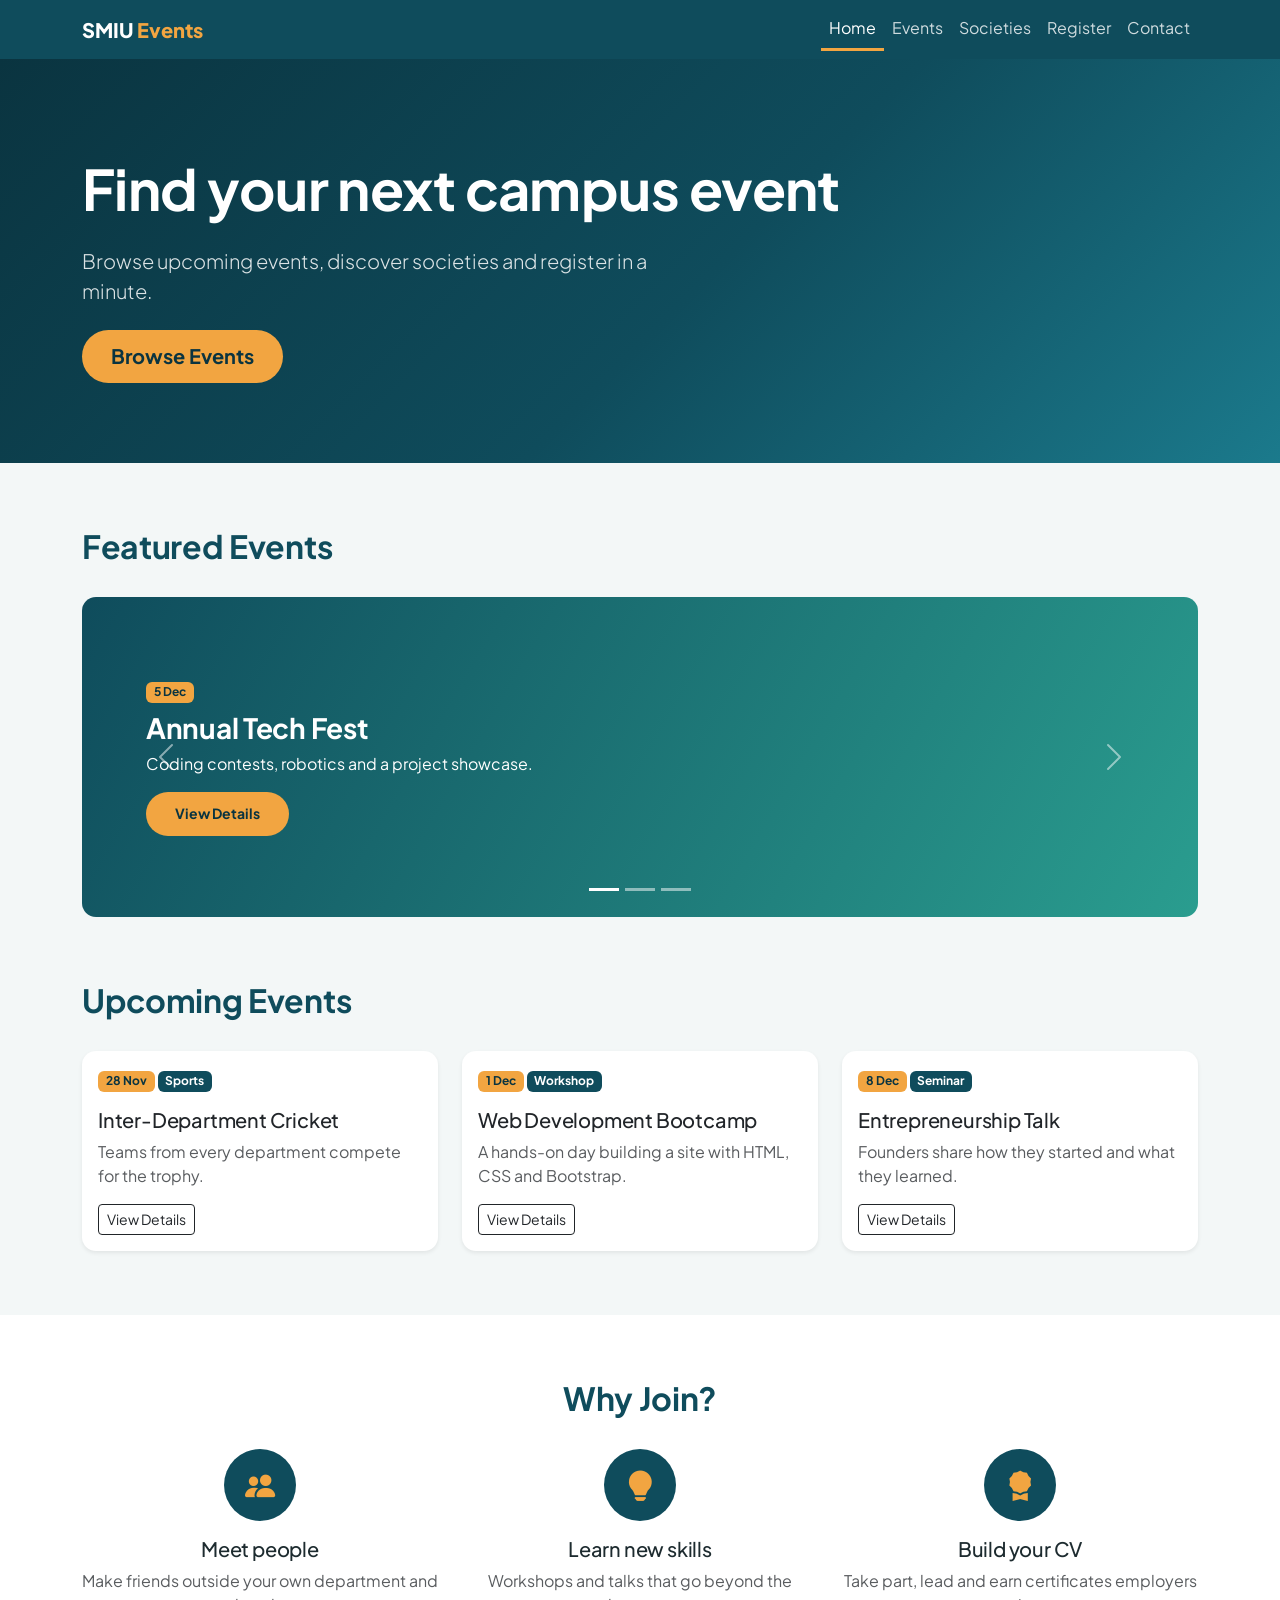
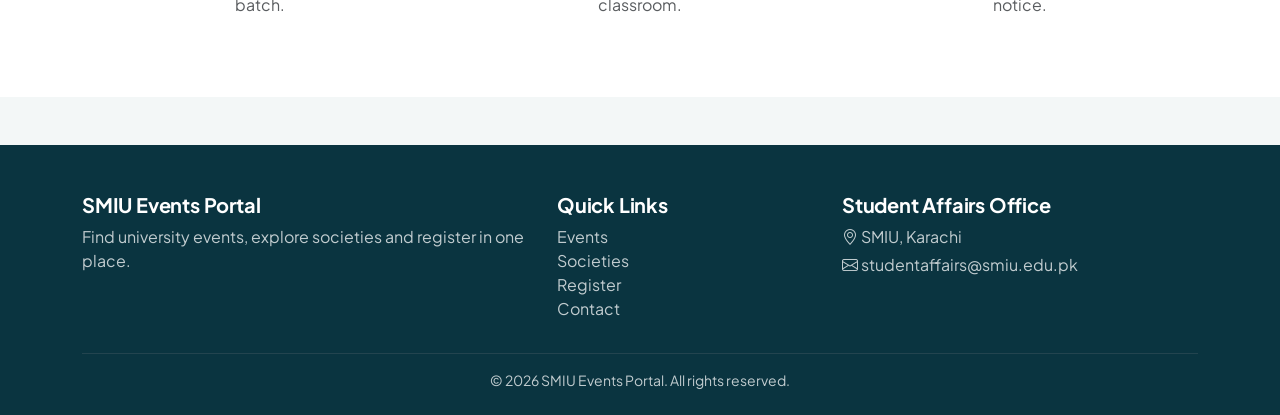
==== index.html @ 8d489b0e "Move all starter files and README to root" ====
<!DOCTYPE html>
<html lang="en">
<head>
  <meta charset="UTF-8">
  <meta name="viewport" content="width=device-width, initial-scale=1">
  <title>Home | SMIU Events Portal</title>
  <!-- Bootstrap 5.3.3 CSS -->
  <link href="https://cdn.jsdelivr.net/npm/bootstrap@5.3.3/dist/css/bootstrap.min.css" rel="stylesheet">
  <!-- Bootstrap Icons -->
  <link href="https://cdn.jsdelivr.net/npm/bootstrap-icons@1.11.3/font/bootstrap-icons.min.css" rel="stylesheet">
  <!-- Font -->
  <link href="https://fonts.googleapis.com/css2?family=Plus+Jakarta+Sans:wght@400;600;700;800&display=swap" rel="stylesheet">
  <!-- Our own CSS (must come AFTER Bootstrap) -->
  <link href="css/style.css" rel="stylesheet">
</head>
<body>

  <!-- ===== NAVBAR (same on every page) ===== -->
  <header>
    <nav class="navbar navbar-expand-lg smiu-navbar navbar-dark sticky-top">
      <div class="container">
        <a class="navbar-brand" href="index.html">SMIU <span>Events</span></a>
        <button class="navbar-toggler" type="button" data-bs-toggle="collapse"
                data-bs-target="#mainNav" aria-controls="mainNav" aria-expanded="false" aria-label="Toggle navigation">
          <span class="navbar-toggler-icon"></span>
        </button>
        <div class="collapse navbar-collapse" id="mainNav">
          <ul class="navbar-nav ms-auto">
          <li class="nav-item"><a class="nav-link active" href="index.html" aria-current="page">Home</a></li>
          <li class="nav-item"><a class="nav-link" href="events.html">Events</a></li>
          <li class="nav-item"><a class="nav-link" href="societies.html">Societies</a></li>
          <li class="nav-item"><a class="nav-link" href="register.html">Register</a></li>
          <li class="nav-item"><a class="nav-link" href="contact.html">Contact</a></li>
          </ul>
        </div>
      </div>
    </nav>
  </header>

  <!-- ===== MAIN CONTENT ===== -->
  <main>
    <!-- ===== HERO ===== -->
    <section class="hero-section">
      <div class="container">
        <h1 class="display-4 fw-bold">Find your next campus event</h1>
        <p class="lead my-4">Browse upcoming events, discover societies and register in a minute.</p>
        <a href="events.html" class="btn btn-smiu btn-lg">Browse Events</a>
      </div>
    </section>

    <!-- ===== FEATURED EVENTS CAROUSEL ===== -->
    <section class="section-padding">
      <div class="container">
        <h2 class="section-title">Featured Events</h2>
        <div id="featuredCarousel" class="carousel slide" data-bs-ride="carousel">
          <div class="carousel-indicators">
            <button type="button" data-bs-target="#featuredCarousel" data-bs-slide-to="0" class="active" aria-current="true" aria-label="Slide 1"></button>
            <button type="button" data-bs-target="#featuredCarousel" data-bs-slide-to="1" aria-label="Slide 2"></button>
            <button type="button" data-bs-target="#featuredCarousel" data-bs-slide-to="2" aria-label="Slide 3"></button>
          </div>
          <div class="carousel-inner">
            <div class="carousel-item active">
              <div class="featured-slide slide-one">
                <div>
                  <span class="badge date-badge mb-2">5 Dec</span>
                  <h3>Annual Tech Fest</h3>
                  <p>Coding contests, robotics and a project showcase.</p>
                  <a href="event-details.html" class="btn btn-smiu btn-sm">View Details</a>
                </div>
              </div>
            </div>
            <div class="carousel-item">
              <div class="featured-slide slide-two">
                <div>
                  <span class="badge date-badge mb-2">12 Dec</span>
                  <h3>Cultural Night</h3>
                  <p>Music, food stalls and performances by student societies.</p>
                  <a href="event-details.html" class="btn btn-smiu btn-sm">View Details</a>
                </div>
              </div>
            </div>
            <div class="carousel-item">
              <div class="featured-slide slide-three">
                <div>
                  <span class="badge date-badge mb-2">18 Dec</span>
                  <h3>Career Day</h3>
                  <p>Meet companies, join CV clinics and attend short talks.</p>
                  <a href="event-details.html" class="btn btn-smiu btn-sm">View Details</a>
                </div>
              </div>
            </div>
          </div>
          <button class="carousel-control-prev" type="button" data-bs-target="#featuredCarousel" data-bs-slide="prev">
            <span class="carousel-control-prev-icon" aria-hidden="true"></span>
            <span class="visually-hidden">Previous</span>
          </button>
          <button class="carousel-control-next" type="button" data-bs-target="#featuredCarousel" data-bs-slide="next">
            <span class="carousel-control-next-icon" aria-hidden="true"></span>
            <span class="visually-hidden">Next</span>
          </button>
        </div>
      </div>
    </section>

    <!-- ===== UPCOMING EVENTS (3 cards) ===== -->
    <section class="section-padding pt-0">
      <div class="container">
        <h2 class="section-title">Upcoming Events</h2>
        <div class="row g-4">
          <div class="col-12 col-md-4">
            <div class="card event-card h-100 shadow-sm">
              <div class="card-body">
                <span class="badge date-badge">28 Nov</span>
                <span class="badge category-badge">Sports</span>
                <h3 class="h5 mt-3">Inter-Department Cricket</h3>
                <p class="text-muted">Teams from every department compete for the trophy.</p>
                <a href="event-details.html" class="btn btn-outline-dark btn-sm">View Details</a>
              </div>
            </div>
          </div>
          <div class="col-12 col-md-4">
            <div class="card event-card h-100 shadow-sm">
              <div class="card-body">
                <span class="badge date-badge">1 Dec</span>
                <span class="badge category-badge">Workshop</span>
                <h3 class="h5 mt-3">Web Development Bootcamp</h3>
                <p class="text-muted">A hands-on day building a site with HTML, CSS and Bootstrap.</p>
                <a href="event-details.html" class="btn btn-outline-dark btn-sm">View Details</a>
              </div>
            </div>
          </div>
          <div class="col-12 col-md-4">
            <div class="card event-card h-100 shadow-sm">
              <div class="card-body">
                <span class="badge date-badge">8 Dec</span>
                <span class="badge category-badge">Seminar</span>
                <h3 class="h5 mt-3">Entrepreneurship Talk</h3>
                <p class="text-muted">Founders share how they started and what they learned.</p>
                <a href="event-details.html" class="btn btn-outline-dark btn-sm">View Details</a>
              </div>
            </div>
          </div>
        </div>
      </div>
    </section>

    <!-- ===== WHY JOIN (3 feature columns with Bootstrap Icons) ===== -->
    <section class="section-padding bg-white">
      <div class="container text-center">
        <h2 class="section-title">Why Join?</h2>
        <div class="row g-4">
          <div class="col-12 col-md-4">
            <div class="feature-icon"><i class="bi bi-people-fill"></i></div>
            <h3 class="h5">Meet people</h3>
            <p class="text-muted">Make friends outside your own department and batch.</p>
          </div>
          <div class="col-12 col-md-4">
            <div class="feature-icon"><i class="bi bi-lightbulb-fill"></i></div>
            <h3 class="h5">Learn new skills</h3>
            <p class="text-muted">Workshops and talks that go beyond the classroom.</p>
          </div>
          <div class="col-12 col-md-4">
            <div class="feature-icon"><i class="bi bi-award-fill"></i></div>
            <h3 class="h5">Build your CV</h3>
            <p class="text-muted">Take part, lead and earn certificates employers notice.</p>
          </div>
        </div>
      </div>
    </section>
  </main>

  <!-- ===== FOOTER (same on every page) ===== -->
  <footer class="smiu-footer">
    <div class="container">
      <div class="row g-4">
        <div class="col-md-5">
          <h5>SMIU Events Portal</h5>
          <p>Find university events, explore societies and register in one place.</p>
        </div>
        <div class="col-6 col-md-3">
          <h5>Quick Links</h5>
          <ul class="list-unstyled">
            <li><a href="events.html">Events</a></li>
            <li><a href="societies.html">Societies</a></li>
            <li><a href="register.html">Register</a></li>
            <li><a href="contact.html">Contact</a></li>
          </ul>
        </div>
        <div class="col-6 col-md-4">
          <h5>Student Affairs Office</h5>
          <p class="mb-1"><i class="bi bi-geo-alt"></i> SMIU, Karachi</p>
          <p class="mb-1"><i class="bi bi-envelope"></i> studentaffairs@smiu.edu.pk</p>
        </div>
      </div>
      <hr class="border-secondary">
      <p class="text-center small mb-0">&copy; 2026 SMIU Events Portal. All rights reserved.</p>
    </div>
  </footer>

  <!-- Bootstrap 5.3.3 JS bundle -->
  <script src="https://cdn.jsdelivr.net/npm/bootstrap@5.3.3/dist/js/bootstrap.bundle.min.js"></script>
</body>
</html>
---- css/style.css ----
/* ==========================================================
   SMIU Events Portal - shared stylesheet
   Linked AFTER Bootstrap so these rules can override it.
   ========================================================== */

/* ---------- 1. Colour theme and fonts (CSS variables) ---------- */
:root {
  --smiu-primary: #0f4c5c;      /* deep teal */
  --smiu-primary-dark: #0a3440;
  --smiu-accent: #f2a541;       /* amber */
  --smiu-accent-dark: #d98a1f;
  --smiu-surface: #f3f7f7;      /* light page background */
  --smiu-text: #1d2b2f;
  --smiu-muted: #5d6f74;
  --smiu-radius: 14px;
  --smiu-shadow: 0 10px 24px rgba(15, 76, 92, 0.18);
}

/* ---------- 2. Base styles ---------- */
body {
  font-family: "Plus Jakarta Sans", system-ui, -apple-system, "Segoe UI", sans-serif;
  color: var(--smiu-text);
  background-color: var(--smiu-surface);
}

h1, h2, h3, h4, h5 {
  font-weight: 700;
  letter-spacing: -0.01em;
}

/* ---------- 3. Navbar ---------- */
.smiu-navbar {
  background-color: var(--smiu-primary);
}

.smiu-navbar .navbar-brand {
  color: #fff;
  font-weight: 800;
}

.smiu-navbar .navbar-brand span {
  color: var(--smiu-accent);
}

.smiu-navbar .nav-link {
  color: rgba(255, 255, 255, 0.8);
  border-bottom: 3px solid transparent;
  transition: color 0.2s, border-color 0.2s;
}

.smiu-navbar .nav-link:hover,
.smiu-navbar .nav-link.active {
  color: #fff;
  border-bottom-color: var(--smiu-accent);   /* highlights the active page */
}

/* ---------- 4. Hero section (gradient) ---------- */
.hero-section {
  background: linear-gradient(135deg, var(--smiu-primary-dark) 0%, var(--smiu-primary) 55%, #1b7a8c 100%);
  color: #fff;
  padding: 6rem 0 5rem;
}

.hero-section .lead {
  max-width: 36rem;
  color: rgba(255, 255, 255, 0.85);
}

/* ---------- 5. Custom button ---------- */
.btn-smiu {
  background-color: var(--smiu-accent);
  color: var(--smiu-primary-dark);
  font-weight: 700;
  border: none;
  border-radius: 50px;
  padding: 0.7rem 1.8rem;
  transition: background-color 0.2s, transform 0.2s;
}

.btn-smiu:hover {
  background-color: var(--smiu-accent-dark);
  color: var(--smiu-primary-dark);
  transform: translateY(-2px);
}

/* ---------- 6. Section spacing ---------- */
.section-padding {
  padding: 4rem 0;
}

.section-title {
  margin-bottom: 2rem;
  color: var(--smiu-primary);
}

/* ---------- 7. Card hover effect (box-shadow + transform) ---------- */
.event-card,
.society-card,
.team-card {
  border: none;
  border-radius: var(--smiu-radius);
  overflow: hidden;
  transition: transform 0.25s ease, box-shadow 0.25s ease;
}

.event-card:hover,
.society-card:hover,
.team-card:hover {
  transform: translateY(-6px);
  box-shadow: var(--smiu-shadow);
}

/* ---------- 8. Carousel (featured events) ---------- */
.featured-slide {
  min-height: 320px;
  border-radius: var(--smiu-radius);
  color: #fff;
  display: flex;
  align-items: center;
  padding: 3rem 4rem;
}

.slide-one   { background: linear-gradient(120deg, #0f4c5c, #2a9d8f); }
.slide-two   { background: linear-gradient(120deg, #5f0f40, #c1553b); }
.slide-three { background: linear-gradient(120deg, #23395b, #5c7aea); }

/* ---------- 9. Date / category badges ---------- */
.date-badge {
  background-color: var(--smiu-accent);
  color: var(--smiu-primary-dark);
  font-weight: 700;
}

.category-badge {
  background-color: var(--smiu-primary);
  color: #fff;
}

/* ---------- 10. Feature icons (Why Join section) ---------- */
.feature-icon {
  width: 72px;
  height: 72px;
  border-radius: 50%;
  background-color: var(--smiu-primary);
  color: var(--smiu-accent);
  font-size: 1.9rem;
  display: inline-flex;
  align-items: center;
  justify-content: center;
  margin-bottom: 1rem;
}

/* ---------- 11. Form focus colour ---------- */
.form-control:focus,
.form-select:focus {
  border-color: var(--smiu-primary);
  box-shadow: 0 0 0 0.2rem rgba(15, 76, 92, 0.2);
}

/* ---------- 12. Footer ---------- */
.smiu-footer {
  background-color: var(--smiu-primary-dark);
  color: rgba(255, 255, 255, 0.75);
  padding: 3rem 0 1.5rem;
  margin-top: 3rem;
}

.smiu-footer a {
  color: rgba(255, 255, 255, 0.75);
  text-decoration: none;
}

.smiu-footer a:hover {
  color: var(--smiu-accent);
}

.smiu-footer h5 {
  color: #fff;
}

/* ---------- 13. Phone tweaks ---------- */
@media (max-width: 576px) {
  .hero-section { padding: 4rem 0 3rem; }
  .featured-slide { padding: 2rem 1.5rem; }
}
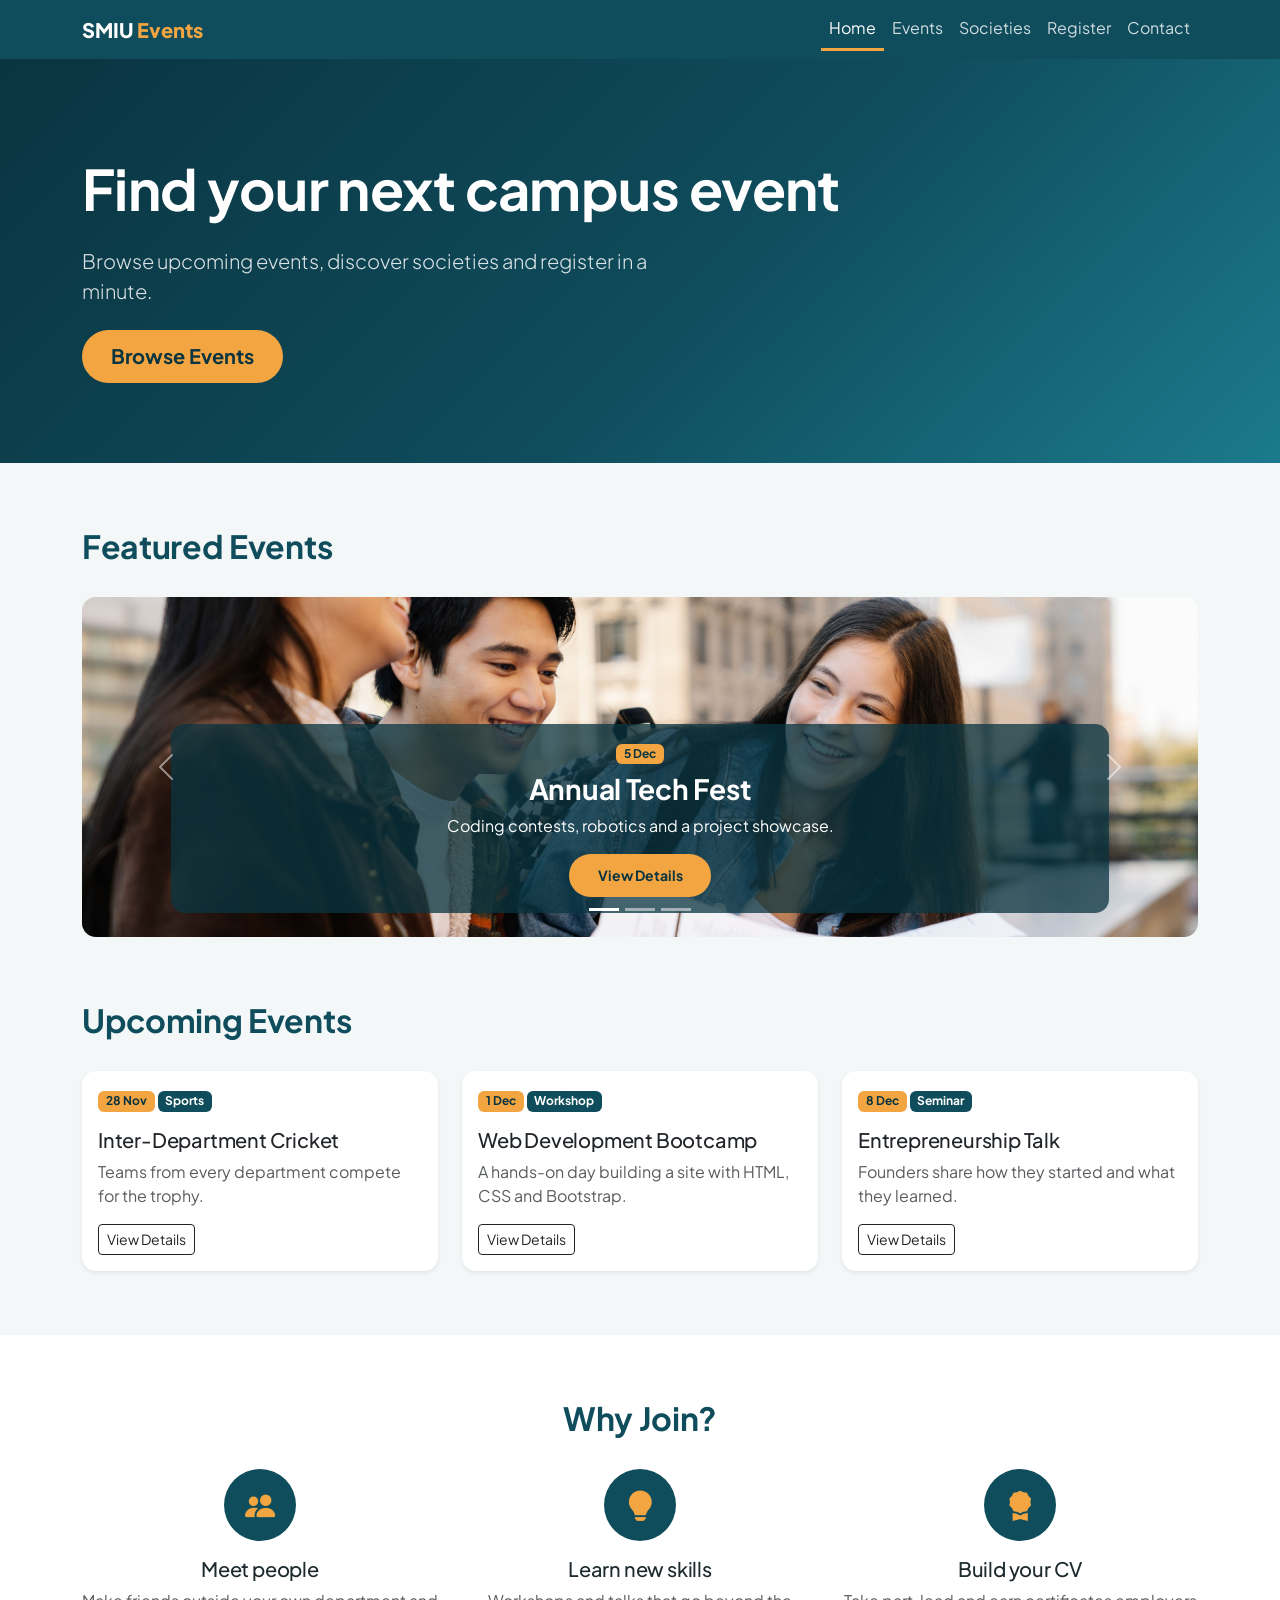
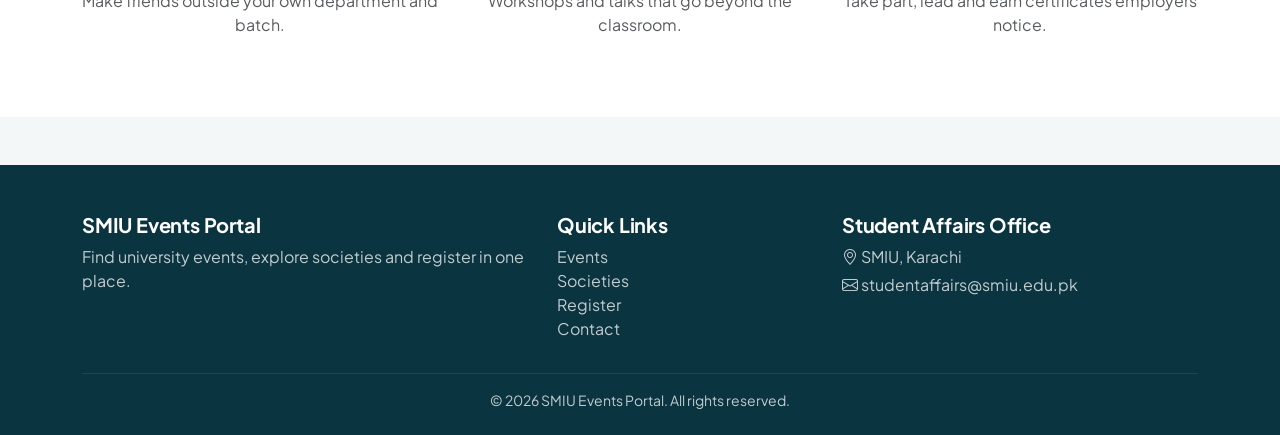
==== commit 3bb7cf68: "Add event images to featured carousel" ====
--- a/index.html
+++ b/index.html
@@ -60,33 +60,30 @@
           </div>
           <div class="carousel-inner">
             <div class="carousel-item active">
-              <div class="featured-slide slide-one">
-                <div>
-                  <span class="badge date-badge mb-2">5 Dec</span>
-                  <h3>Annual Tech Fest</h3>
-                  <p>Coding contests, robotics and a project showcase.</p>
-                  <a href="event-details.html" class="btn btn-smiu btn-sm">View Details</a>
-                </div>
+              <img src="images/carousel-1.jpg" class="d-block w-100 carousel-photo" alt="Students taking part in the Annual Tech Fest">
+              <div class="carousel-caption featured-caption">
+                <span class="badge date-badge mb-2">5 Dec</span>
+                <h3>Annual Tech Fest</h3>
+                <p>Coding contests, robotics and a project showcase.</p>
+                <a href="event-details.html" class="btn btn-smiu btn-sm">View Details</a>
               </div>
             </div>
             <div class="carousel-item">
-              <div class="featured-slide slide-two">
-                <div>
-                  <span class="badge date-badge mb-2">12 Dec</span>
-                  <h3>Cultural Night</h3>
-                  <p>Music, food stalls and performances by student societies.</p>
-                  <a href="event-details.html" class="btn btn-smiu btn-sm">View Details</a>
-                </div>
+              <img src="images/carousel-2.jpg" class="d-block w-100 carousel-photo" alt="Students performing at the Cultural Night">
+              <div class="carousel-caption featured-caption">
+                <span class="badge date-badge mb-2">12 Dec</span>
+                <h3>Cultural Night</h3>
+                <p>Music, food stalls and performances by student societies.</p>
+                <a href="event-details.html" class="btn btn-smiu btn-sm">View Details</a>
               </div>
             </div>
             <div class="carousel-item">
-              <div class="featured-slide slide-three">
-                <div>
-                  <span class="badge date-badge mb-2">18 Dec</span>
-                  <h3>Career Day</h3>
-                  <p>Meet companies, join CV clinics and attend short talks.</p>
-                  <a href="event-details.html" class="btn btn-smiu btn-sm">View Details</a>
-                </div>
+              <img src="images/carousel-3.jpg" class="d-block w-100 carousel-photo" alt="Students meeting companies at Career Day">
+              <div class="carousel-caption featured-caption">
+                <span class="badge date-badge mb-2">18 Dec</span>
+                <h3>Career Day</h3>
+                <p>Meet companies, join CV clinics and attend short talks.</p>
+                <a href="event-details.html" class="btn btn-smiu btn-sm">View Details</a>
               </div>
             </div>
           </div>
--- a/css/style.css
+++ b/css/style.css
@@ -183,4 +183,22 @@
   .hero-section { padding: 4rem 0 3rem; }
   .featured-slide { padding: 2rem 1.5rem; }
 }
-
+/* ---------- Carousel photos ---------- */
+.carousel-photo {
+  height: 340px;
+  object-fit: cover;
+  border-radius: var(--smiu-radius);
+}
+
+.featured-caption {
+  background: rgba(10, 52, 64, 0.75);
+  border-radius: var(--smiu-radius);
+  padding: 1rem 1.25rem;
+  bottom: 1.5rem;
+  left: 8%;
+  right: 8%;
+}
+
+@media (max-width: 576px) {
+  .featured-caption p { display: none; }
+}
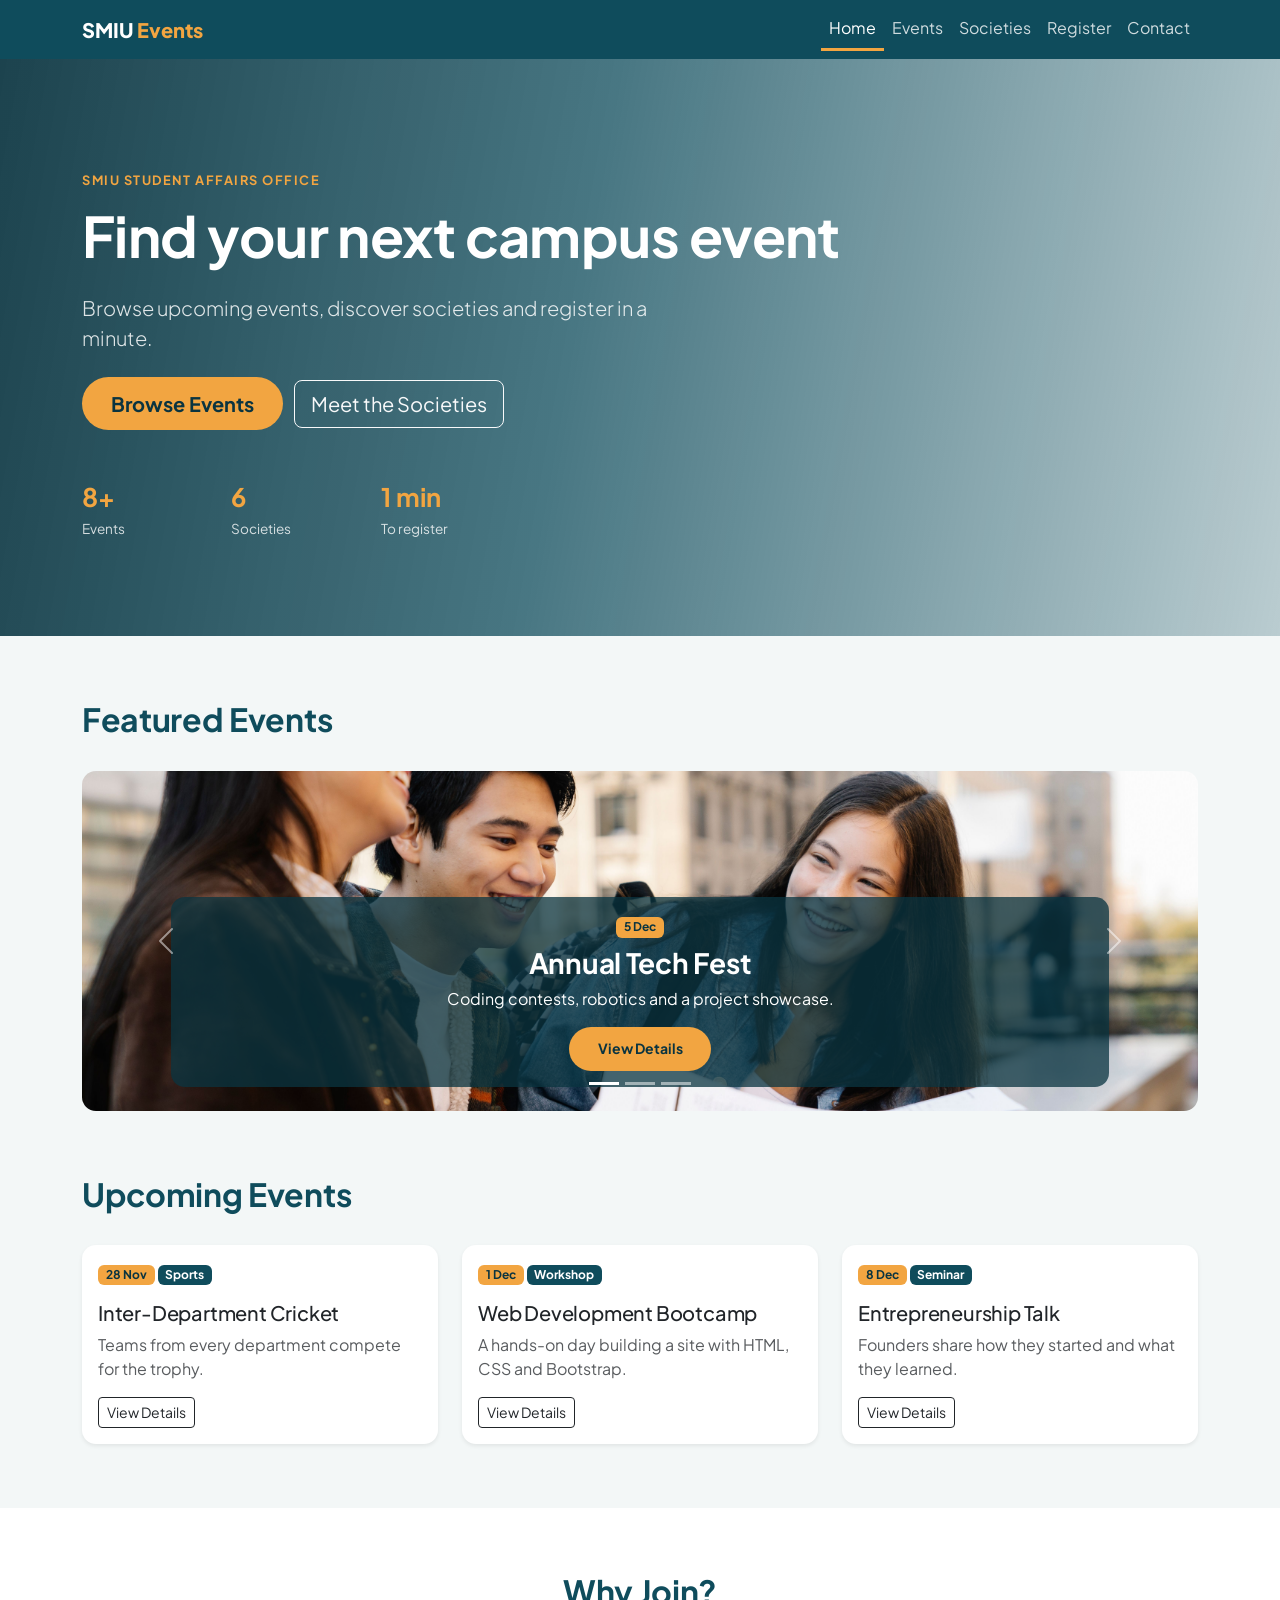
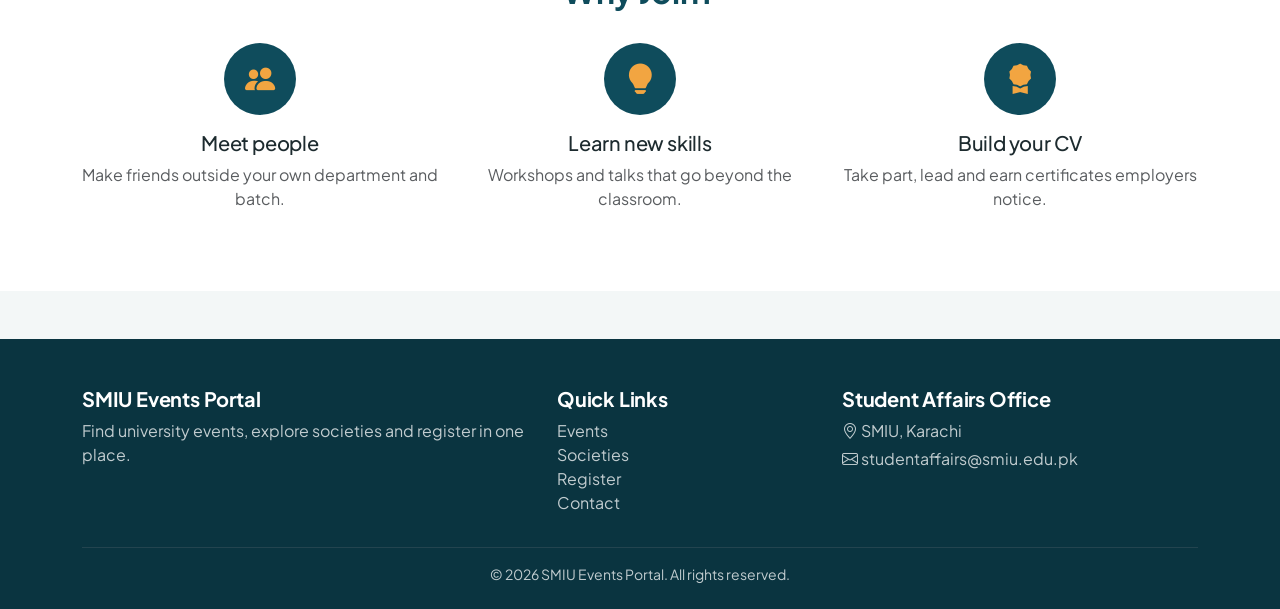
==== commit 10be3d32: "Add campus photo hero with stats to Home page" ====
--- a/index.html
+++ b/index.html
@@ -3,6 +3,7 @@
 <head>
   <meta charset="UTF-8">
   <meta name="viewport" content="width=device-width, initial-scale=1">
+  <meta name="description" content="Discover SMIU events, explore societies and register online.">
   <title>Home | SMIU Events Portal</title>
   <!-- Bootstrap 5.3.3 CSS -->
   <link href="https://cdn.jsdelivr.net/npm/bootstrap@5.3.3/dist/css/bootstrap.min.css" rel="stylesheet">
@@ -39,12 +40,19 @@
 
   <!-- ===== MAIN CONTENT ===== -->
   <main>
-    <!-- ===== HERO ===== -->
-    <section class="hero-section">
-      <div class="container">
+       <!-- ===== HERO ===== -->
+    <section class="hero-section hero-campus">
+      <div class="container">
+        <p class="hero-kicker">SMIU Student Affairs Office</p>
         <h1 class="display-4 fw-bold">Find your next campus event</h1>
         <p class="lead my-4">Browse upcoming events, discover societies and register in a minute.</p>
-        <a href="events.html" class="btn btn-smiu btn-lg">Browse Events</a>
+        <a href="events.html" class="btn btn-smiu btn-lg me-2 mb-2">Browse Events</a>
+        <a href="societies.html" class="btn btn-outline-light btn-lg mb-2">Meet the Societies</a>
+        <div class="row hero-stats mt-4 g-3">
+          <div class="col-4"><strong>8+</strong><span>Events</span></div>
+          <div class="col-4"><strong>6</strong><span>Societies</span></div>
+          <div class="col-4"><strong>1 min</strong><span>To register</span></div>
+        </div>
       </div>
     </section>
 
--- a/css/style.css
+++ b/css/style.css
@@ -180,7 +180,8 @@
 
 /* ---------- 13. Phone tweaks ---------- */
 @media (max-width: 576px) {
-  .hero-section { padding: 4rem 0 3rem; }
+  .hero-section { padding: 3rem 0 2.5rem; }
+  .hero-section h1 { font-size: 2rem; }
   .featured-slide { padding: 2rem 1.5rem; }
 }
 /* ---------- Carousel photos ---------- */
@@ -199,6 +200,112 @@
   right: 8%;
 }
 
+ alpha
+
+/* ---------- 14. Events & Schedule Table Styling ---------- */
+.schedule-table thead {
+  background-color: var(--smiu-primary);
+  color: #fff;
+}
+
+.schedule-table tbody tr:hover {
+  background-color: rgba(15, 76, 92, 0.08);
+}
+
+.event-banner {
+  border-radius: var(--smiu-radius);
+  max-height: 420px;
+  object-fit: cover;
+  width: 100%;
+}
+
+.status-open {
+  background-color: #198754;
+  color: #fff;
+}
+
+.status-closing {
+  background-color: var(--smiu-accent);
+  color: var(--smiu-primary-dark);
+}
+
 @media (max-width: 576px) {
   .featured-caption p { display: none; }
 }
+/* ---------- Why Join icon hover ---------- */
+.feature-icon {
+  transition: transform 0.25s ease, background-color 0.25s ease;
+}
+
+.feature-icon:hover {
+  transform: scale(1.1);
+  background-color: var(--smiu-primary-dark);
+}
+ibrahim
+/* ---------- 15. Societies & Registration Form Styling ---------- */
+.society-badge {
+  background-color: var(--smiu-primary);
+  color: var(--smiu-accent);
+  font-weight: 600;
+}
+
+.alert-smiu {
+  background-color: rgba(15, 76, 92, 0.1);
+  border-left: 4px solid var(--smiu-primary);
+  color: var(--smiu-text);
+}
+
+main
+main
+/* ---------- Contact page ---------- */
+.contact-form-panel {
+  background-color: #fff;
+  padding: 2rem;
+  border-radius: var(--smiu-radius);
+  box-shadow: 0 4px 14px rgba(0, 0, 0, 0.06);
+}
+/* ---------- Team cards ---------- */
+.team-card .card-img-top {
+  height: 220px;
+  object-fit: cover;
+}
+/* ---------- Home hero with campus photo ---------- */
+.hero-campus {
+  background:
+    linear-gradient(100deg, rgba(10, 52, 64, 0.92) 0%, rgba(15, 76, 92, 0.75) 45%, rgba(15, 76, 92, 0.25) 100%),
+    url("../images/campus-hero.jpg") center / cover no-repeat;
+  padding: 7rem 0 6rem;
+}
+
+.hero-kicker {
+  text-transform: uppercase;
+  letter-spacing: 0.12em;
+  font-size: 0.8rem;
+  font-weight: 700;
+  color: var(--smiu-accent);
+  margin-bottom: 0.75rem;
+}
+
+.hero-stats {
+  max-width: 28rem;
+}
+
+.hero-stats strong {
+  display: block;
+  font-size: 1.6rem;
+  color: var(--smiu-accent);
+}
+
+.hero-stats span {
+  font-size: 0.85rem;
+  color: rgba(255, 255, 255, 0.8);
+}
+
+@media (max-width: 576px) {
+  .hero-campus {
+    background:
+      linear-gradient(rgba(10, 52, 64, 0.88), rgba(10, 52, 64, 0.72)),
+      url("../images/campus-hero.jpg") center / cover no-repeat;
+    padding: 4.5rem 0 3.5rem;
+  }
+}
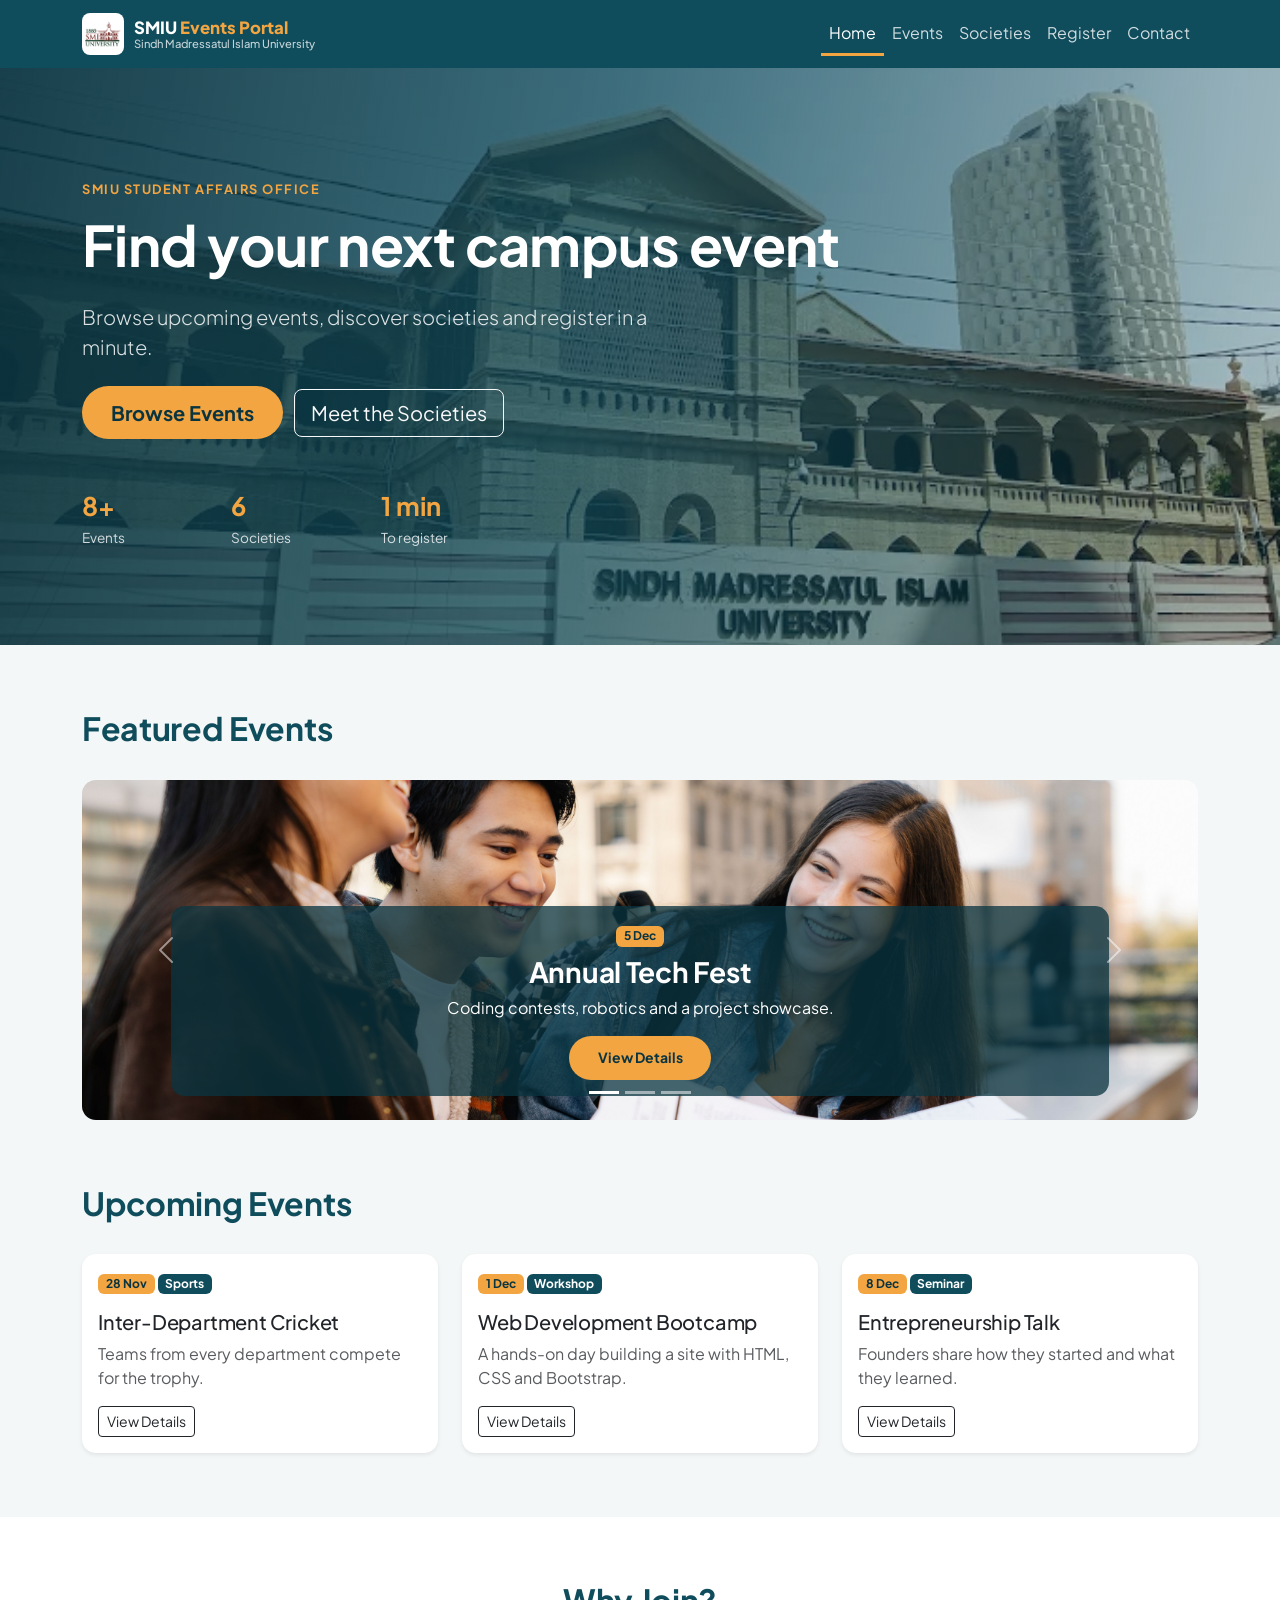
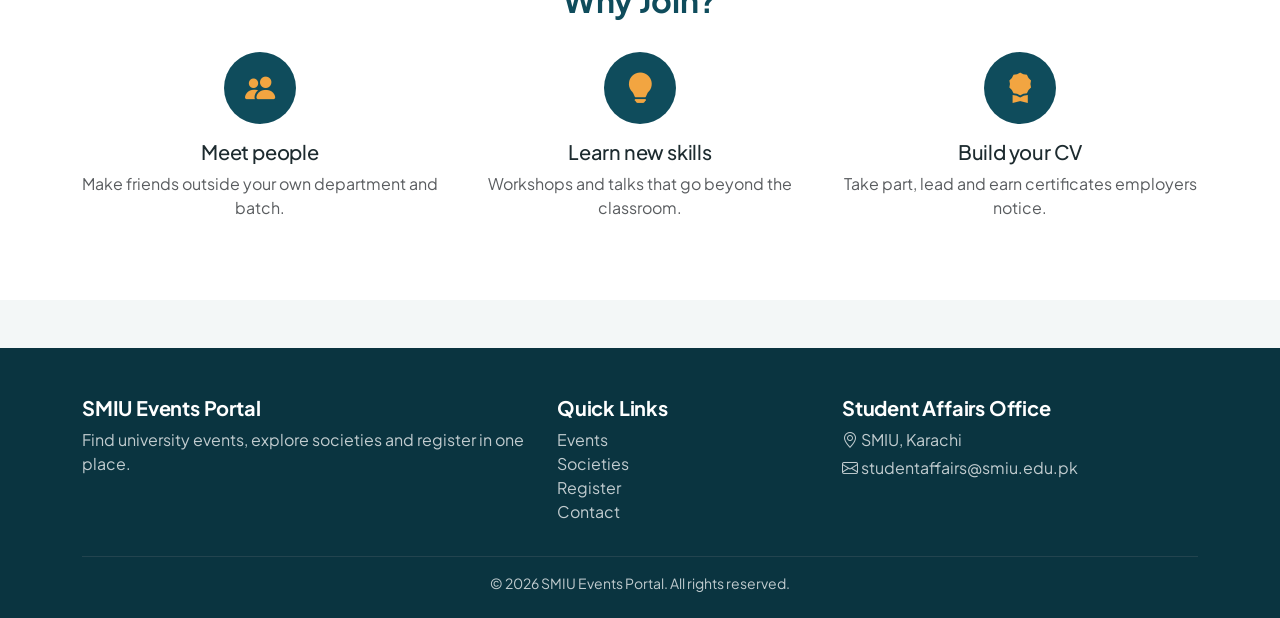
==== commit a0b9c1c9: "Add SMIU logo and full name to navbar on all pages" ====
--- a/index.html
+++ b/index.html
@@ -20,7 +20,7 @@
   <header>
     <nav class="navbar navbar-expand-lg smiu-navbar navbar-dark sticky-top">
       <div class="container">
-        <a class="navbar-brand" href="index.html">SMIU <span>Events</span></a>
+        <a class="navbar-brand d-flex align-items-center" href="index.html"><img src="images/smiu-logo.png" alt="SMIU logo" class="brand-logo"><span class="brand-text"><strong>SMIU <span>Events Portal</span></strong><small>Sindh Madressatul Islam University</small></span></a>
         <button class="navbar-toggler" type="button" data-bs-toggle="collapse"
                 data-bs-target="#mainNav" aria-controls="mainNav" aria-expanded="false" aria-label="Toggle navigation">
           <span class="navbar-toggler-icon"></span>
--- a/css/style.css
+++ b/css/style.css
@@ -1,7 +1,7 @@
-/* ==========================================================
+/* 
    SMIU Events Portal - shared stylesheet
    Linked AFTER Bootstrap so these rules can override it.
-   ========================================================== */
+   */
 
 /* ---------- 1. Colour theme and fonts (CSS variables) ---------- */
 :root {
@@ -255,8 +255,6 @@
   color: var(--smiu-text);
 }
 
-main
-main
 /* ---------- Contact page ---------- */
 .contact-form-panel {
   background-color: #fff;
@@ -308,4 +306,34 @@
       url("../images/campus-hero.jpg") center / cover no-repeat;
     padding: 4.5rem 0 3.5rem;
   }
+}
+/* ---------- Navbar logo and full name ---------- */
+.brand-logo {
+  height: 42px;
+  width: auto;
+  background-color: #fff;
+  border-radius: 8px;
+  padding: 3px;
+  margin-right: 0.6rem;
+}
+
+.smiu-navbar .navbar-brand .brand-text {
+  display: flex;
+  flex-direction: column;
+  line-height: 1.1;
+  color: #fff;
+}
+
+.brand-text strong {
+  font-size: 1.05rem;
+}
+
+.brand-text small {
+  font-size: 0.7rem;
+  font-weight: 500;
+  color: rgba(255, 255, 255, 0.75);
+}
+
+@media (max-width: 400px) {
+  .brand-text small { display: none; }
 }
